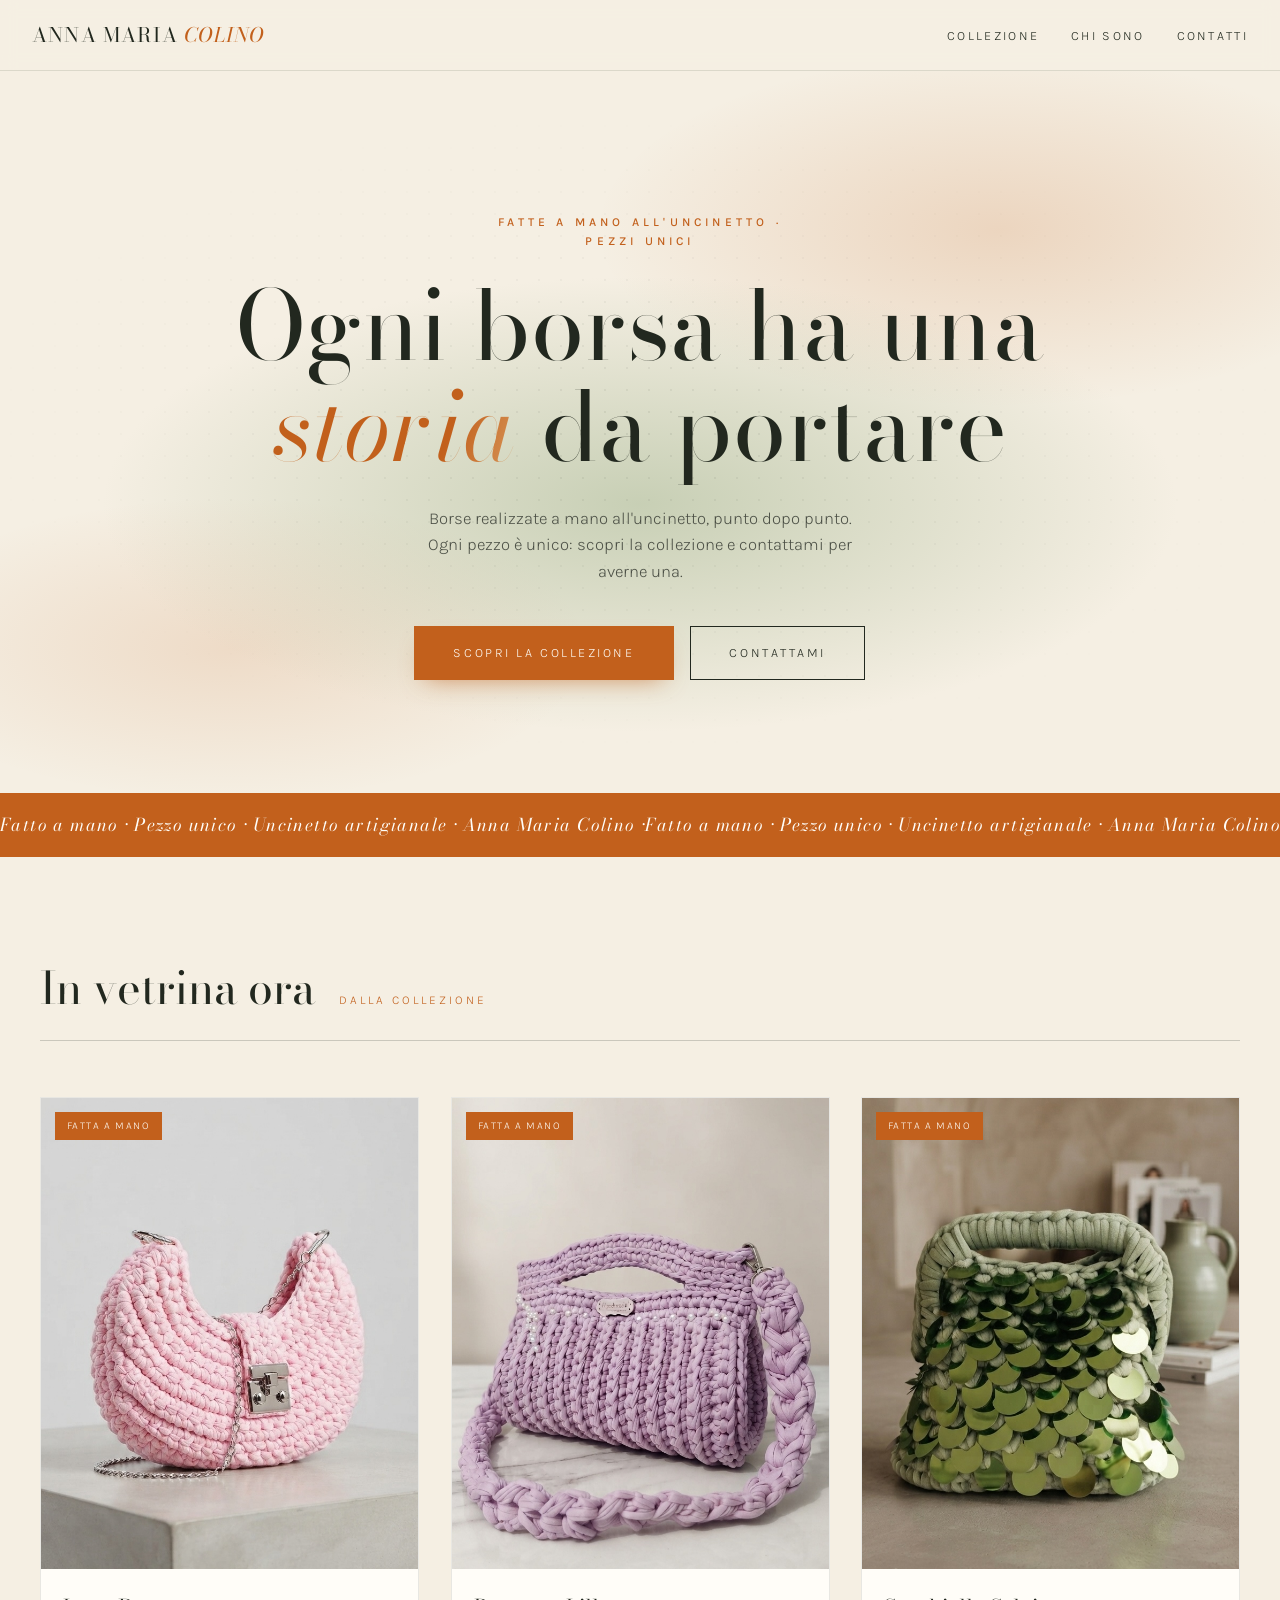
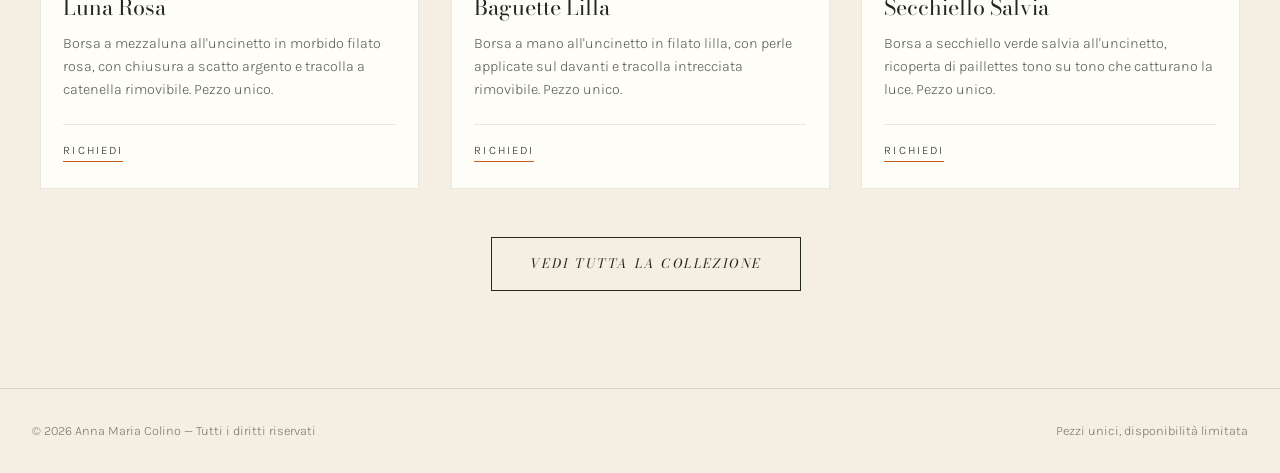
==== index.html @ ba23421b "Performance mobile: nav senza backdrop-blur e titolo senza shimmer animato Co-Authored-By: Claude Op" ====
<!DOCTYPE html>
<html lang="it">
<head>
<meta charset="UTF-8">
<meta name="viewport" content="width=device-width, initial-scale=1.0, viewport-fit=cover">
<title>Anna Maria Colino — Borse fatte a mano all'uncinetto</title>
<meta name="description" content="Borse fatte a mano all'uncinetto da Anna Maria Colino, pezzi unici. Scopri la collezione e contattami.">
<link rel="preconnect" href="https://fonts.googleapis.com">
<link rel="preconnect" href="https://fonts.gstatic.com" crossorigin>
<link href="https://fonts.googleapis.com/css2?family=Bodoni+Moda:ital,opsz,wght@0,6..96,400;0,6..96,600;1,6..96,400&family=Karla:wght@300;400;500;600&display=swap" rel="stylesheet">
<link rel="stylesheet" href="style.css?v=6">
<noscript><style>.reveal{opacity:1!important;transform:none!important;}</style></noscript>
</head>
<body>

<div class="scroll-progress" aria-hidden="true"></div>

<nav>
  <a class="logo" href="index.html">Anna Maria <em>Colino</em></a>
  <ul>
    <li><a href="collezione.html">Collezione</a></li>
    <li><a href="chi-sono.html">Chi sono</a></li>
    <li><a href="contatti.html">Contatti</a></li>
  </ul>
</nav>

<header id="top">
  <div class="hero-inner">
    <p class="eyebrow">Fatte a mano all'uncinetto · Pezzi unici</p>
    <h1>Ogni borsa ha una <em>storia</em> da portare</h1>
    <p>Borse realizzate a mano all'uncinetto, punto dopo punto. Ogni pezzo è unico: scopri la collezione e contattami per averne una.</p>
    <div class="hero-actions">
      <a class="btn" href="collezione.html">Scopri la collezione</a>
      <a class="btn btn--ghost" href="contatti.html">Contattami</a>
    </div>
  </div>
</header>

<!-- nastro scorrevole -->
<div class="marquee" aria-hidden="true">
  <div class="marquee-track">
    <span>Fatto a mano · Pezzo unico · Uncinetto artigianale · Anna Maria Colino · </span><span>Fatto a mano · Pezzo unico · Uncinetto artigianale · Anna Maria Colino · </span>
  </div>
</div>

<!-- anteprima collezione -->
<section>
  <div class="section-head reveal">
    <h2>In vetrina ora</h2>
    <span>Dalla collezione</span>
  </div>

  <div class="grid">
    <article class="card reveal">
      <div class="card-img card-img--photo">
        <span class="badge">Fatta a mano</span>
        <img class="ph-main" src="foto-rosa-1.jpg" alt="Borsa a mezzaluna all'uncinetto rosa con chiusura a scatto argento e tracolla a catenella" loading="lazy">
        <img class="ph-alt" src="foto-rosa-2.jpg" alt="" aria-hidden="true" loading="lazy">
      </div>
      <div class="card-body">
        <h3>Luna Rosa</h3>
        <p class="desc">Borsa a mezzaluna all'uncinetto in morbido filato rosa, con chiusura a scatto argento e tracolla a catenella rimovibile. Pezzo unico.</p>
        <div class="card-foot">
          <a href="contatti.html">Richiedi</a>
        </div>
      </div>
    </article>
    <article class="card reveal">
      <div class="card-img card-img--photo">
        <span class="badge">Fatta a mano</span>
        <img class="ph-main" src="foto-lilla-1.jpg" alt="Borsa a mano all'uncinetto color lilla con perle applicate sul davanti e tracolla intrecciata" loading="lazy">
        <img class="ph-alt" src="foto-lilla-2.jpg" alt="" aria-hidden="true" loading="lazy">
      </div>
      <div class="card-body">
        <h3>Baguette Lilla</h3>
        <p class="desc">Borsa a mano all'uncinetto in filato lilla, con perle applicate sul davanti e tracolla intrecciata rimovibile. Pezzo unico.</p>
        <div class="card-foot">
          <a href="contatti.html">Richiedi</a>
        </div>
      </div>
    </article>
    <article class="card reveal">
      <div class="card-img card-img--photo">
        <span class="badge">Fatta a mano</span>
        <img class="ph-main" src="foto-verde-1.jpg" alt="Borsa a secchiello all'uncinetto verde salvia ricoperta di paillettes tono su tono" loading="lazy">
        <img class="ph-alt" src="foto-verde-2.jpg" alt="" aria-hidden="true" loading="lazy">
      </div>
      <div class="card-body">
        <h3>Secchiello Salvia</h3>
        <p class="desc">Borsa a secchiello verde salvia all'uncinetto, ricoperta di paillettes tono su tono che catturano la luce. Pezzo unico.</p>
        <div class="card-foot">
          <a href="contatti.html">Richiedi</a>
        </div>
      </div>
    </article>
  </div>

  <p class="collection-note reveal"><a class="btn btn--ghost" href="collezione.html">Vedi tutta la collezione</a></p>
</section>

<footer>
  <span>© 2026 Anna Maria Colino — Tutti i diritti riservati</span>
  <span>Pezzi unici, disponibilità limitata</span>
</footer>

<script src="script.js?v=6"></script>
</body>
</html>
---- style.css ----
:root{
  --paper:#F5EFE3;
  --ink:#22281F;
  --cognac:#C2601C;
  --sage:#AFBE9C;
  --white:#FFFDF8;
  --display:'Bodoni Moda', serif;
  --body:'Karla', sans-serif;
}
*{margin:0;padding:0;box-sizing:border-box;}
html{scroll-behavior:smooth;}
body{
  background:var(--paper);
  color:var(--ink);
  font-family:var(--body);
  font-weight:300;
  line-height:1.6;
  -webkit-font-smoothing:antialiased;
}
::selection{background:var(--cognac);color:var(--white);}
@media (prefers-reduced-motion: reduce){
  *{animation:none!important;transition:none!important;}
  html{scroll-behavior:auto;}
}

/* ---------- SCROLL PROGRESS ---------- */
.scroll-progress{
  position:fixed; top:0; left:0; z-index:60;
  height:3px; width:100%;
  background:linear-gradient(90deg, var(--cognac), color-mix(in srgb, var(--cognac) 60%, var(--sage)));
  transform-origin:left;
  transform:scaleX(0);
}

/* ---------- MARQUEE ---------- */
.marquee{
  overflow:hidden;
  padding:1.1rem 0;
  background:var(--cognac);
}
.marquee-track{
  display:flex; width:max-content;
  animation:marquee 28s linear infinite;
}
.marquee-track span{
  font-family:var(--display); font-style:italic;
  font-size:1.1rem; letter-spacing:.08em;
  color:var(--white);
  white-space:nowrap;
}
@keyframes marquee{
  to{transform:translateX(-50%);}
}

/* ---------- NAV ---------- */
nav{
  position:sticky; top:0; z-index:50;
  display:flex; justify-content:space-between; align-items:center;
  padding:1.2rem 2rem;
  background:color-mix(in srgb, var(--paper) 88%, transparent);
  backdrop-filter:blur(8px);
  border-bottom:1px solid color-mix(in srgb, var(--ink) 12%, transparent);
  transition:box-shadow .3s ease;
}
nav.scrolled{box-shadow:0 6px 24px -12px color-mix(in srgb, var(--ink) 30%, transparent);}
.logo{
  font-family:var(--display); font-size:1.25rem; letter-spacing:.06em;
  text-decoration:none; color:var(--ink);
}
.logo em{color:var(--cognac);}
nav ul{display:flex; gap:2rem; list-style:none;}
nav a{
  text-decoration:none; color:var(--ink);
  font-size:.8rem; text-transform:uppercase; letter-spacing:.18em;
  position:relative;
}
nav ul a::after{
  content:""; position:absolute; left:0; bottom:-4px;
  width:100%; height:1px; background:var(--cognac);
  transform:scaleX(0); transform-origin:right;
  transition:transform .3s ease;
}
nav ul a:hover::after, nav ul a:focus-visible::after{transform:scaleX(1); transform-origin:left;}
nav a:hover, nav a:focus-visible{color:var(--cognac);}
nav ul a.active{color:var(--cognac);}
nav ul a.active::after{transform:scaleX(1);}
a:focus-visible, button:focus-visible{outline:2px solid var(--cognac); outline-offset:3px;}

/* ---------- HERO ---------- */
header{
  min-height:calc(88svh - 70px);
  display:grid; place-items:center;
  text-align:center;
  padding:4rem 1.5rem 4rem;
  position:relative;
  overflow:hidden;
}
header::before{
  content:"";
  position:absolute; inset:0;
  background:
    radial-gradient(ellipse 60% 45% at 50% 60%, color-mix(in srgb, var(--sage) 65%, transparent), transparent 70%),
    radial-gradient(ellipse 45% 35% at 78% 22%, color-mix(in srgb, var(--cognac) 18%, transparent), transparent 70%),
    radial-gradient(ellipse 40% 30% at 18% 80%, color-mix(in srgb, var(--cognac) 14%, transparent), transparent 70%);
  pointer-events:none;
}
header::after{
  content:"";
  position:absolute; inset:0;
  background-image:radial-gradient(color-mix(in srgb, var(--ink) 7%, transparent) 1px, transparent 1px);
  background-size:22px 22px;
  mask-image:radial-gradient(ellipse 70% 60% at 50% 50%, black, transparent 75%);
  pointer-events:none;
}
.hero-inner{position:relative; z-index:1;}
.hero-inner > *{
  opacity:0;
  animation:heroUp .9s cubic-bezier(.22,.8,.3,1) forwards;
}
.hero-inner .eyebrow{animation-delay:.1s;}
.hero-inner h1{animation-delay:.25s;}
.hero-inner p{animation-delay:.45s;}
.hero-inner .hero-actions{animation-delay:.65s;}
@keyframes heroUp{
  from{opacity:0; transform:translateY(28px);}
  to{opacity:1; transform:none;}
}
.eyebrow{
  font-size:.75rem; text-transform:uppercase; letter-spacing:.35em;
  color:var(--cognac); font-weight:500;
  margin-bottom:1.5rem;
}
h1{
  font-family:var(--display);
  font-weight:400;
  font-size:clamp(2.6rem, 8vw, 6rem);
  line-height:1.05;
  letter-spacing:.01em;
  max-width:14ch;
  margin-inline:auto;
}
h1 em{
  font-style:italic;
  background:linear-gradient(110deg, var(--cognac) 35%, #d99a5e 50%, var(--cognac) 65%);
  background-size:220% 100%;
  -webkit-background-clip:text; background-clip:text;
  -webkit-text-fill-color:transparent; color:transparent;
  animation:shimmer 4.5s ease-in-out infinite;
}
@keyframes shimmer{
  0%,100%{background-position:110% 0;}
  50%{background-position:-10% 0;}
}

/* particelle fluttuanti nella hero */
.dot{
  position:absolute; border-radius:50%;
  background:color-mix(in srgb, var(--cognac) 75%, var(--paper));
  opacity:.5; pointer-events:none;
  animation:float linear infinite;
}
@keyframes float{
  from{transform:translateY(15vh) rotate(0deg);}
  to{transform:translateY(-110vh) rotate(340deg);}
}
header p{
  max-width:44ch;
  margin:1.8rem auto 2.5rem;
  font-size:1.05rem;
  color:color-mix(in srgb, var(--ink) 80%, var(--paper));
}
.btn{
  display:inline-block;
  will-change:transform;
  background:var(--cognac); color:var(--white);
  text-decoration:none;
  font-size:.8rem; text-transform:uppercase; letter-spacing:.2em;
  padding:1rem 2.4rem;
  border:1px solid var(--cognac);
  box-shadow:0 10px 24px -12px color-mix(in srgb, var(--cognac) 70%, transparent);
  transition:background .25s, color .25s, box-shadow .25s;
}
.btn:hover{background:transparent; color:var(--cognac); box-shadow:none;}
.btn--ghost{background:transparent; color:var(--ink); border-color:var(--ink); box-shadow:none; margin-left:.75rem;}
.btn--ghost:hover{background:var(--ink); color:var(--white);}

.scroll-hint{
  position:absolute; bottom:2rem; left:50%; transform:translateX(-50%);
  color:color-mix(in srgb, var(--ink) 55%, var(--paper));
  animation:bob 2.4s ease-in-out infinite;
}
.scroll-hint:hover{color:var(--cognac);}
@keyframes bob{
  0%,100%{transform:translate(-50%,0);}
  50%{transform:translate(-50%,8px);}
}

/* ---------- TESTATA PAGINE INTERNE ---------- */
.page-head{
  padding:4.5rem 1.5rem 1rem;
  text-align:center;
  position:relative;
}
.page-head::before{
  content:"";
  position:absolute; inset:0;
  background:radial-gradient(ellipse 55% 70% at 50% 0%, color-mix(in srgb, var(--sage) 40%, transparent), transparent 75%);
  pointer-events:none;
}
.page-head > *{
  position:relative;
  opacity:0;
  animation:heroUp .8s cubic-bezier(.22,.8,.3,1) forwards;
}
.page-head .eyebrow{animation-delay:.05s; margin-bottom:1rem;}
.page-head h1{font-size:clamp(2.2rem, 6vw, 4rem); animation-delay:.2s;}
.page-head p{
  max-width:48ch; margin:1.2rem auto 0;
  color:color-mix(in srgb, var(--ink) 80%, var(--paper));
  animation-delay:.35s;
}
.page-section{padding-top:3.5rem;}

/* ---------- SEZIONI ---------- */
section{padding:6rem 2rem;}
.section-head{
  display:flex; align-items:baseline; gap:1.5rem;
  max-width:1200px; margin:0 auto 3.5rem;
  border-bottom:1px solid color-mix(in srgb, var(--ink) 20%, transparent);
  padding-bottom:1rem;
}
.section-head h2{
  font-family:var(--display); font-weight:400;
  font-size:clamp(1.8rem, 4vw, 2.8rem);
}
.section-head span{
  font-size:.75rem; text-transform:uppercase; letter-spacing:.25em;
  color:var(--cognac);
}

/* ---------- GRIGLIA PRODOTTI ---------- */
.grid{
  max-width:1200px; margin:0 auto;
  display:grid;
  grid-template-columns:repeat(auto-fill, minmax(300px, 1fr));
  gap:2.5rem 2rem;
}
.grid--single{
  max-width:460px;
}
.card{
  background:var(--white);
  border:1px solid color-mix(in srgb, var(--ink) 10%, transparent);
  display:flex; flex-direction:column;
  transition:transform .2s ease-out, box-shadow .3s ease;
  transform-style:preserve-3d;
  will-change:transform;
}
.card:hover{
  box-shadow:0 24px 50px -18px color-mix(in srgb, var(--ink) 40%, transparent);
}
/* riflesso luce che attraversa la foto al passaggio */
.card-img::after{
  content:"";
  position:absolute; inset:0; z-index:1;
  background:linear-gradient(105deg, transparent 40%, color-mix(in srgb, var(--white) 35%, transparent) 50%, transparent 60%);
  transform:translateX(-120%);
  pointer-events:none;
}
.card:hover .card-img::after{
  transition:transform .9s ease;
  transform:translateX(120%);
}
.card-img{
  aspect-ratio:4/5;
  background:linear-gradient(160deg, var(--sage), color-mix(in srgb, var(--sage) 50%, var(--paper)));
  display:grid; place-items:center;
  position:relative;
  overflow:hidden;
}
.card-img img{
  width:100%; height:100%; object-fit:cover; display:block;
}
.badge{
  position:absolute; top:.9rem; left:.9rem; z-index:2;
  background:var(--cognac); color:var(--white);
  font-size:.65rem; text-transform:uppercase; letter-spacing:.15em;
  padding:.35rem .7rem;
}
.badge--sold{background:var(--ink);}
.card-body{padding:1.4rem 1.4rem 1.6rem; display:flex; flex-direction:column; gap:.4rem; flex:1;}
.card-body h3{
  font-family:var(--display); font-weight:400; font-size:1.35rem;
}
.card-body .desc{
  font-size:.9rem;
  color:color-mix(in srgb, var(--ink) 75%, var(--white));
  flex:1;
}
.card-foot{
  display:flex; justify-content:space-between; align-items:center;
  margin-top:1rem;
  padding-top:1rem;
  border-top:1px solid color-mix(in srgb, var(--ink) 10%, transparent);
}
.price{
  font-family:var(--display); font-size:1.25rem; color:var(--cognac);
}
.card-foot a{
  font-size:.72rem; text-transform:uppercase; letter-spacing:.18em;
  color:var(--ink); text-decoration:none;
  border-bottom:1px solid var(--cognac);
  padding-bottom:2px;
}
.card-foot a:hover{color:var(--cognac);}

.card-img--photo{background:#dcd9cf; cursor:pointer; -webkit-tap-highlight-color:transparent;}
/* Entrambe le foto posizionate uguali: riempiono il box senza fasce vuote (fix Safari) */
.card-img--photo .ph-main{position:absolute; inset:0; transition:transform .6s ease;}
.card-img--photo .ph-alt{position:absolute; inset:0; opacity:0; transition:opacity .35s ease;}
.card:hover .card-img--photo .ph-main{transform:scale(1.04);}
.card:hover .card-img--photo .ph-alt{opacity:1;}

.collection-note{
  max-width:1200px; margin:3rem auto 0;
  text-align:center;
  font-family:var(--display); font-style:italic;
  font-size:1.1rem;
  color:color-mix(in srgb, var(--ink) 60%, var(--paper));
}

/* ---------- CHI SONO (storia) ---------- */
.story{max-width:1000px; margin:0 auto; text-align:center;}
.story-lead{
  font-family:var(--display);
  font-size:clamp(1.25rem, 2.6vw, 1.7rem);
  line-height:1.5;
  max-width:34ch; margin:0 auto 4rem;
}
.story-points{
  display:grid;
  grid-template-columns:repeat(auto-fit, minmax(240px, 1fr));
  gap:2rem;
  margin-bottom:4.5rem;
}
.story-point{
  background:var(--white);
  border:1px solid color-mix(in srgb, var(--ink) 10%, transparent);
  border-top:3px solid var(--cognac);
  padding:2.2rem 1.6rem;
  transition:transform .3s ease, box-shadow .3s ease;
}
.story-point:hover{
  transform:translateY(-6px);
  box-shadow:0 18px 40px -18px color-mix(in srgb, var(--ink) 30%, transparent);
}
.story-point svg{
  width:44px; height:44px;
  color:var(--cognac);
  margin-bottom:1rem;
}
.story-point h3{
  font-family:var(--display); font-weight:400;
  font-size:1.25rem; margin-bottom:.5rem;
}
.story-point p{
  font-size:.92rem;
  color:color-mix(in srgb, var(--ink) 75%, var(--paper));
}
.story-quote{
  font-family:var(--display); font-style:italic;
  font-size:clamp(1.3rem, 3vw, 1.9rem);
  color:var(--cognac);
  border-block:1px solid color-mix(in srgb, var(--ink) 15%, transparent);
  padding:2.5rem 1rem;
  max-width:34ch; margin:0 auto 3.5rem;
}
.story-cta{margin:0;}

/* ---------- CHI SONO ---------- */
.about{
  background:var(--ink); color:var(--paper);
}
.about .section-head{border-color:color-mix(in srgb, var(--paper) 25%, transparent);}
.about .section-head span{color:var(--sage);}
.about-inner{
  max-width:1200px; margin:0 auto;
  display:grid; grid-template-columns:1fr 1fr; gap:4rem;
  align-items:center;
}
.about-inner p{
  font-size:1.05rem;
  color:color-mix(in srgb, var(--paper) 85%, var(--ink));
  margin-bottom:1.2rem;
}
.about-visual{
  aspect-ratio:1/1;
  border:1px solid color-mix(in srgb, var(--paper) 30%, transparent);
  display:grid; place-items:center;
  font-family:var(--display); font-style:italic;
  font-size:clamp(1.4rem, 3vw, 2rem);
  color:var(--sage);
  text-align:center; padding:2rem;
}
@media (max-width:800px){
  .about-inner{grid-template-columns:1fr;}
  .about-visual{aspect-ratio:16/9;}
}

/* ---------- CONTATTI ---------- */
.contact{text-align:center;}
.contact p{max-width:50ch; margin:0 auto 2.5rem; font-size:1.05rem;}
.contact-links{
  display:flex; flex-wrap:wrap; justify-content:center; gap:1rem;
}

/* ---------- PAGINA CONTATTI ---------- */
.contact-page{max-width:1050px; margin:0 auto;}
.contact-grid{
  display:grid; grid-template-columns:1fr 1.1fr; gap:3.5rem;
  align-items:start;
}
.contact-info h2{
  font-family:var(--display); font-weight:400;
  font-size:clamp(1.6rem, 3vw, 2.2rem);
  margin-bottom:1rem;
}
.contact-info > p{
  color:color-mix(in srgb, var(--ink) 80%, var(--paper));
  margin-bottom:2rem;
}
.contact-facts{list-style:none; display:flex; flex-direction:column; gap:1.4rem;}
.contact-facts li{display:flex; gap:1rem; align-items:flex-start; font-size:.92rem;}
.contact-facts svg{
  width:26px; height:26px; flex-shrink:0;
  color:var(--cognac); margin-top:.15rem;
}
.contact-facts strong{font-weight:600;}
.contact-facts span{color:color-mix(in srgb, var(--ink) 75%, var(--paper));}

.contact-form{
  display:flex; flex-direction:column; gap:1.1rem;
  background:var(--white);
  border:1px solid color-mix(in srgb, var(--ink) 10%, transparent);
  border-top:4px solid var(--cognac);
  padding:2.2rem 1.8rem;
  box-shadow:0 20px 45px -25px color-mix(in srgb, var(--ink) 35%, transparent);
}
.contact-form label{
  display:flex; flex-direction:column; gap:.35rem;
  font-size:.75rem; text-transform:uppercase; letter-spacing:.15em;
  color:color-mix(in srgb, var(--ink) 70%, var(--paper));
  text-align:left;
}
.contact-form input, .contact-form textarea{
  font-family:var(--body); font-size:1rem;
  padding:.7rem .8rem;
  border:1px solid color-mix(in srgb, var(--ink) 25%, transparent);
  background:var(--paper);
  color:var(--ink);
  resize:vertical;
}
.contact-form input:focus, .contact-form textarea:focus{
  outline:2px solid var(--cognac); outline-offset:0; border-color:transparent;
}
.contact-form .btn{border:none; cursor:pointer; font-family:var(--body); width:100%;}
.form-status{font-size:.9rem; text-align:center; min-height:1.2em; margin:0;}
.form-status.ok{color:#2e7d32;}
.form-status.err{color:#c62828;}
@media (max-width:800px){
  .contact-grid{grid-template-columns:1fr; gap:2.5rem;}
}

/* ---------- FOOTER ---------- */
footer{
  border-top:1px solid color-mix(in srgb, var(--ink) 15%, transparent);
  padding:2rem;
  display:flex; flex-wrap:wrap; justify-content:space-between; gap:1rem;
  font-size:.8rem;
  color:color-mix(in srgb, var(--ink) 60%, var(--paper));
}

/* ---------- ANIMAZIONI ---------- */
.reveal{opacity:0; transform:translateY(30px); transition:opacity .8s ease, transform .8s cubic-bezier(.22,.8,.3,1); transition-delay:var(--d, 0s);}
.reveal.visible{opacity:1; transform:none;}

.badge{animation:badgePop .5s cubic-bezier(.34,1.56,.64,1) .8s backwards;}
@keyframes badgePop{
  from{opacity:0; transform:scale(.6);}
  to{opacity:1; transform:scale(1);}
}

/* ---------- RESPONSIVE / MOBILE ---------- */
@media (max-width:640px){
  nav{
    padding:.9rem 1rem;
    padding-top:calc(.9rem + env(safe-area-inset-top));
    flex-direction:column; gap:.55rem;
  }
  .logo{font-size:1.1rem;}
  nav ul{gap:1.4rem;}
  nav a{font-size:.72rem; padding:.3rem 0; display:inline-block;} /* tap target più alto */

  header{padding:3.5rem 1.25rem 4rem; min-height:calc(88svh - 110px);}
  header p{font-size:.98rem;}
  .hero-actions{display:flex; flex-direction:column; gap:.9rem; align-items:stretch; max-width:320px; margin-inline:auto;}
  .btn{text-align:center; padding:1rem 1.5rem;}
  .btn--ghost{margin-left:0;}
  .scroll-hint{bottom:calc(1.2rem + env(safe-area-inset-bottom));}

  section{padding:3.5rem 1.25rem;}
  .section-head{flex-direction:column; gap:.3rem; margin-bottom:2.5rem;}
  .grid{gap:2rem;}
  .grid--single{max-width:100%;}
  .card-body{padding:1.2rem 1.1rem 1.3rem;}
  .about-inner{gap:2.5rem;}
  .about-visual{aspect-ratio:auto; padding:2.5rem 1.5rem;}
  .contact-links{flex-direction:column; align-items:stretch; max-width:320px; margin-inline:auto;}
  footer{
    flex-direction:column; text-align:center; gap:.4rem;
    padding-bottom:calc(2rem + env(safe-area-inset-bottom));
  }
}

/* Dispositivi touch: niente hover; la seconda foto si rivela scorrendo (vedi script.js) */
@media (hover:none){
  .card{will-change:auto;}          /* niente layer GPU extra: più fluido su mobile */
  .btn{will-change:auto;}
  .card-img::after{display:none;}   /* riflesso luce disattivato su touch */
  /* Barra opaca senza sfocatura: niente ricalcolo del blur a ogni frame di scroll */
  nav{backdrop-filter:none; -webkit-backdrop-filter:none; background:var(--paper);}
  /* Titolo con gradiente statico: niente ridisegno continuo del testo */
  h1 em{animation:none; background-position:50% 0;}
  .card:hover{transform:none; box-shadow:none;}
  .card:hover .card-img--photo .ph-main{transform:none;}
  .card:hover .card-img--photo .ph-alt{opacity:0;}
  .card:hover .card-img::after{transition:none; transform:translateX(-120%);}
  /* !important: il tap su mobile attiva anche :hover, che altrimenti vince e tiene la foto nascosta */
  .card-img--photo .ph-alt{transition:opacity .6s ease;}
  .card-img--photo.show-alt .ph-alt{opacity:1!important;}
  .card-img--photo::before{
    content:"Tocca per girare";
    position:absolute; bottom:.7rem; right:.7rem; z-index:2;
    font-size:.6rem; text-transform:uppercase; letter-spacing:.15em;
    background:color-mix(in srgb, var(--ink) 65%, transparent);
    color:var(--white); padding:.3rem .6rem;
    border-radius:2px;
  }
  .card-img--photo.show-alt::before{content:"Tocca per tornare";}
  .btn:hover{background:var(--ink); color:var(--white);}
  .btn--ghost:hover{background:transparent; color:var(--ink);}
}

/* Schermi molto piccoli (iPhone SE, ecc.) */
@media (max-width:380px){
  h1{font-size:2.2rem;}
  .eyebrow{font-size:.65rem; letter-spacing:.25em;}
  nav ul{gap:1rem;}
  nav a{font-size:.65rem;}
}
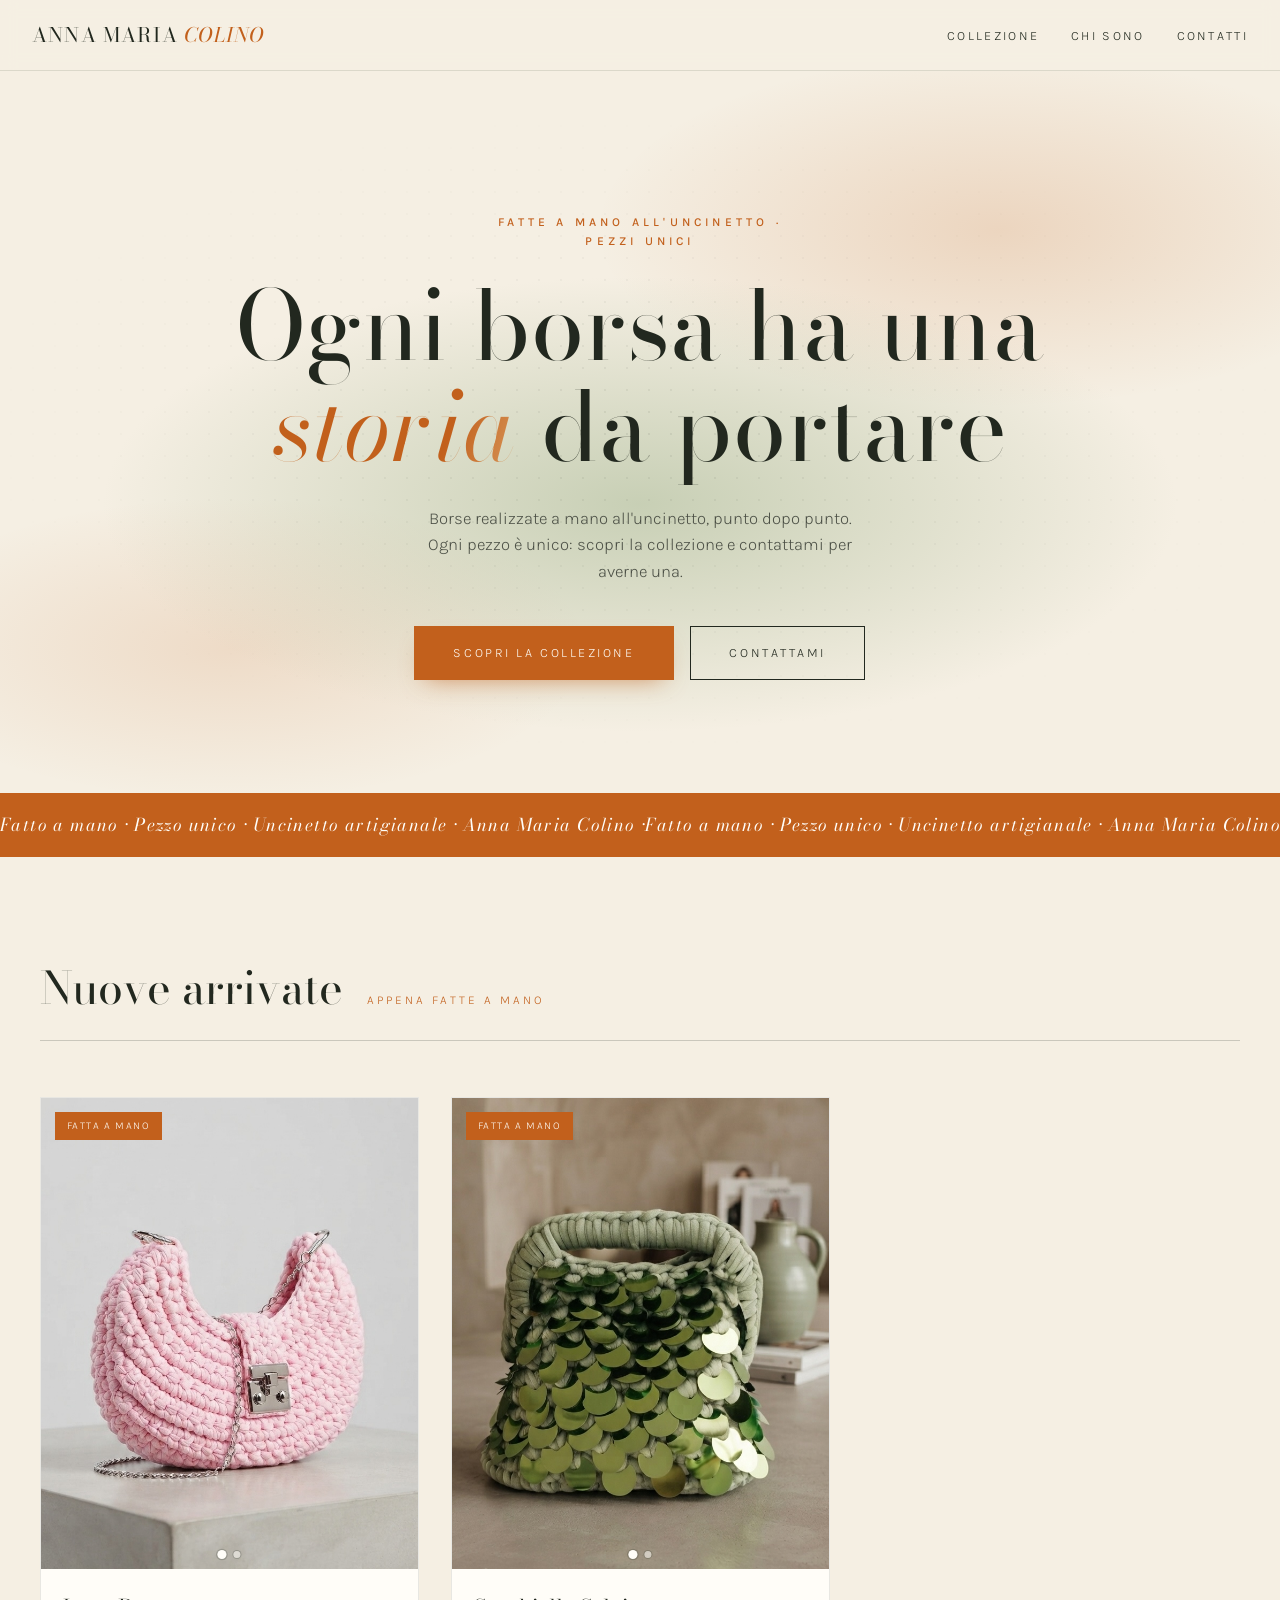
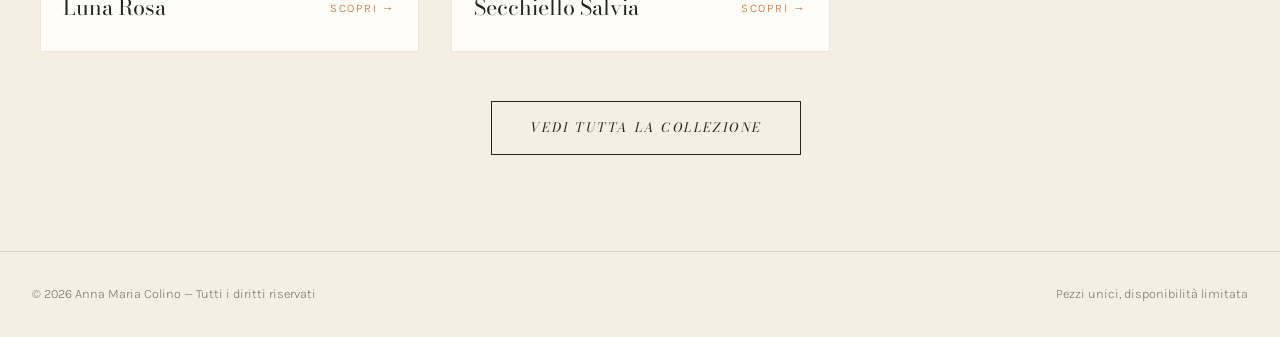
==== commit 1efecfd5: "Card prodotto cliccabili con pagine dedicate, carosello e home nuove arrivate - Home: solo le nuove " ====
--- a/index.html
+++ b/index.html
@@ -8,7 +8,7 @@
 <link rel="preconnect" href="https://fonts.googleapis.com">
 <link rel="preconnect" href="https://fonts.gstatic.com" crossorigin>
 <link href="https://fonts.googleapis.com/css2?family=Bodoni+Moda:ital,opsz,wght@0,6..96,400;0,6..96,600;1,6..96,400&family=Karla:wght@300;400;500;600&display=swap" rel="stylesheet">
-<link rel="stylesheet" href="style.css?v=6">
+<link rel="stylesheet" href="style.css?v=7">
 <noscript><style>.reveal{opacity:1!important;transform:none!important;}</style></noscript>
 </head>
 <body>
@@ -46,53 +46,35 @@
 <!-- anteprima collezione -->
 <section>
   <div class="section-head reveal">
-    <h2>In vetrina ora</h2>
-    <span>Dalla collezione</span>
+    <h2>Nuove arrivate</h2>
+    <span>Appena fatte a mano</span>
   </div>
 
   <div class="grid">
-    <article class="card reveal">
+    <a class="card card--link reveal" href="prodotto-luna-rosa.html">
       <div class="card-img card-img--photo">
         <span class="badge">Fatta a mano</span>
-        <img class="ph-main" src="foto-rosa-1.jpg" alt="Borsa a mezzaluna all'uncinetto rosa con chiusura a scatto argento e tracolla a catenella" loading="lazy">
+        <img class="ph-main" src="foto-rosa-1.jpg" alt="Luna Rosa — borsa a mezzaluna all'uncinetto rosa" loading="lazy">
         <img class="ph-alt" src="foto-rosa-2.jpg" alt="" aria-hidden="true" loading="lazy">
+        <span class="dots" aria-hidden="true"><span class="dot-btn is-active"></span><span class="dot-btn"></span></span>
       </div>
-      <div class="card-body">
+      <div class="card-body card-body--min">
         <h3>Luna Rosa</h3>
-        <p class="desc">Borsa a mezzaluna all'uncinetto in morbido filato rosa, con chiusura a scatto argento e tracolla a catenella rimovibile. Pezzo unico.</p>
-        <div class="card-foot">
-          <a href="contatti.html">Richiedi</a>
-        </div>
+        <span class="go">Scopri →</span>
       </div>
-    </article>
-    <article class="card reveal">
+    </a>
+    <a class="card card--link reveal" href="prodotto-secchiello-salvia.html">
       <div class="card-img card-img--photo">
         <span class="badge">Fatta a mano</span>
-        <img class="ph-main" src="foto-lilla-1.jpg" alt="Borsa a mano all'uncinetto color lilla con perle applicate sul davanti e tracolla intrecciata" loading="lazy">
-        <img class="ph-alt" src="foto-lilla-2.jpg" alt="" aria-hidden="true" loading="lazy">
+        <img class="ph-main" src="foto-verde-1.jpg" alt="Secchiello Salvia — borsa all'uncinetto verde con paillettes" loading="lazy">
+        <img class="ph-alt" src="foto-verde-2.jpg" alt="" aria-hidden="true" loading="lazy">
+        <span class="dots" aria-hidden="true"><span class="dot-btn is-active"></span><span class="dot-btn"></span></span>
       </div>
-      <div class="card-body">
-        <h3>Baguette Lilla</h3>
-        <p class="desc">Borsa a mano all'uncinetto in filato lilla, con perle applicate sul davanti e tracolla intrecciata rimovibile. Pezzo unico.</p>
-        <div class="card-foot">
-          <a href="contatti.html">Richiedi</a>
-        </div>
+      <div class="card-body card-body--min">
+        <h3>Secchiello Salvia</h3>
+        <span class="go">Scopri →</span>
       </div>
-    </article>
-    <article class="card reveal">
-      <div class="card-img card-img--photo">
-        <span class="badge">Fatta a mano</span>
-        <img class="ph-main" src="foto-verde-1.jpg" alt="Borsa a secchiello all'uncinetto verde salvia ricoperta di paillettes tono su tono" loading="lazy">
-        <img class="ph-alt" src="foto-verde-2.jpg" alt="" aria-hidden="true" loading="lazy">
-      </div>
-      <div class="card-body">
-        <h3>Secchiello Salvia</h3>
-        <p class="desc">Borsa a secchiello verde salvia all'uncinetto, ricoperta di paillettes tono su tono che catturano la luce. Pezzo unico.</p>
-        <div class="card-foot">
-          <a href="contatti.html">Richiedi</a>
-        </div>
-      </div>
-    </article>
+    </a>
   </div>
 
   <p class="collection-note reveal"><a class="btn btn--ghost" href="collezione.html">Vedi tutta la collezione</a></p>
@@ -103,6 +85,6 @@
   <span>Pezzi unici, disponibilità limitata</span>
 </footer>
 
-<script src="script.js?v=6"></script>
+<script src="script.js?v=7"></script>
 </body>
 </html>
--- a/style.css
+++ b/style.css
@@ -329,6 +329,65 @@
   color:color-mix(in srgb, var(--ink) 60%, var(--paper));
 }
 
+/* ---------- CARD CLICCABILE (link a pagina prodotto) ---------- */
+.card--link{text-decoration:none; color:inherit;}
+.card-body--min{
+  flex-direction:row; justify-content:space-between; align-items:center;
+  gap:.6rem; margin-top:0;
+}
+.card-body--min h3{margin:0;}
+.card-body--min .go{
+  font-size:.72rem; text-transform:uppercase; letter-spacing:.15em;
+  color:var(--cognac); white-space:nowrap;
+}
+
+/* ---------- CAROSELLO A PUNTINI ---------- */
+.dots{
+  position:absolute; bottom:.7rem; left:50%; transform:translateX(-50%);
+  z-index:3; display:flex; gap:.45rem;
+}
+.dot-btn{
+  width:7px; height:7px; border-radius:50%; cursor:pointer;
+  background:color-mix(in srgb, var(--white) 55%, transparent);
+  box-shadow:0 0 0 1px color-mix(in srgb, var(--ink) 20%, transparent);
+  transition:background .2s ease, transform .2s ease;
+}
+.dot-btn.is-active{background:var(--white); transform:scale(1.3);}
+
+/* ---------- PAGINA PRODOTTO ---------- */
+.product{max-width:1100px; margin:0 auto; padding:1rem 1.5rem 5rem;}
+.product-inner{
+  display:grid; grid-template-columns:1.05fr 1fr; gap:3rem; align-items:start;
+}
+.product-gallery{display:flex; flex-direction:column; gap:1rem;}
+.product-gallery img{
+  width:100%; display:block;
+  border:1px solid color-mix(in srgb, var(--ink) 10%, transparent);
+}
+.product-info{position:sticky; top:110px;}
+.product-info h1{font-size:clamp(2rem, 5vw, 3.2rem); max-width:none; margin:.6rem 0 .4rem;}
+.product-desc{
+  margin:1.2rem 0;
+  color:color-mix(in srgb, var(--ink) 80%, var(--paper));
+  font-size:1.02rem;
+}
+.product-specs{list-style:none; margin:1.6rem 0;}
+.product-specs li{
+  padding:.7rem 0;
+  border-bottom:1px solid color-mix(in srgb, var(--ink) 12%, transparent);
+  font-size:.92rem; display:flex; gap:.7rem; align-items:baseline;
+}
+.product-specs li:first-child{border-top:1px solid color-mix(in srgb, var(--ink) 12%, transparent);}
+.product-specs li::before{content:"—"; color:var(--cognac);}
+.product-cta{margin-top:1.8rem;}
+.product-back{
+  display:inline-block; margin-top:1.6rem;
+  font-size:.75rem; text-transform:uppercase; letter-spacing:.18em;
+  color:var(--ink); text-decoration:none;
+  border-bottom:1px solid var(--cognac); padding-bottom:2px;
+}
+.product-back:hover{color:var(--cognac);}
+
 /* ---------- CHI SONO (storia) ---------- */
 .story{max-width:1000px; margin:0 auto; text-align:center;}
 .story-lead{
@@ -510,9 +569,18 @@
 
   section{padding:3.5rem 1.25rem;}
   .section-head{flex-direction:column; gap:.3rem; margin-bottom:2.5rem;}
-  .grid{gap:2rem;}
+  /* 2 borse per riga */
+  .grid{grid-template-columns:1fr 1fr; gap:1.6rem .9rem;}
   .grid--single{max-width:100%;}
   .card-body{padding:1.2rem 1.1rem 1.3rem;}
+  .card-body--min{padding:.8rem .3rem .2rem; flex-direction:column; gap:.25rem; text-align:center;}
+  .card-body--min h3{font-size:1rem; line-height:1.2;}
+  .card-body--min .go{font-size:.6rem; letter-spacing:.12em;}
+  .badge{font-size:.52rem; padding:.28rem .5rem; top:.55rem; left:.55rem;}
+  /* Pagina prodotto impilata */
+  .product{padding:.5rem 1.25rem 4rem;}
+  .product-inner{grid-template-columns:1fr; gap:1.5rem;}
+  .product-info{position:static;}
   .about-inner{gap:2.5rem;}
   .about-visual{aspect-ratio:auto; padding:2.5rem 1.5rem;}
   .contact-links{flex-direction:column; align-items:stretch; max-width:320px; margin-inline:auto;}
@@ -536,17 +604,8 @@
   .card:hover .card-img--photo .ph-alt{opacity:0;}
   .card:hover .card-img::after{transition:none; transform:translateX(-120%);}
   /* !important: il tap su mobile attiva anche :hover, che altrimenti vince e tiene la foto nascosta */
-  .card-img--photo .ph-alt{transition:opacity .6s ease;}
+  .card-img--photo .ph-alt{transition:opacity .5s ease;}
   .card-img--photo.show-alt .ph-alt{opacity:1!important;}
-  .card-img--photo::before{
-    content:"Tocca per girare";
-    position:absolute; bottom:.7rem; right:.7rem; z-index:2;
-    font-size:.6rem; text-transform:uppercase; letter-spacing:.15em;
-    background:color-mix(in srgb, var(--ink) 65%, transparent);
-    color:var(--white); padding:.3rem .6rem;
-    border-radius:2px;
-  }
-  .card-img--photo.show-alt::before{content:"Tocca per tornare";}
   .btn:hover{background:var(--ink); color:var(--white);}
   .btn--ghost:hover{background:transparent; color:var(--ink);}
 }
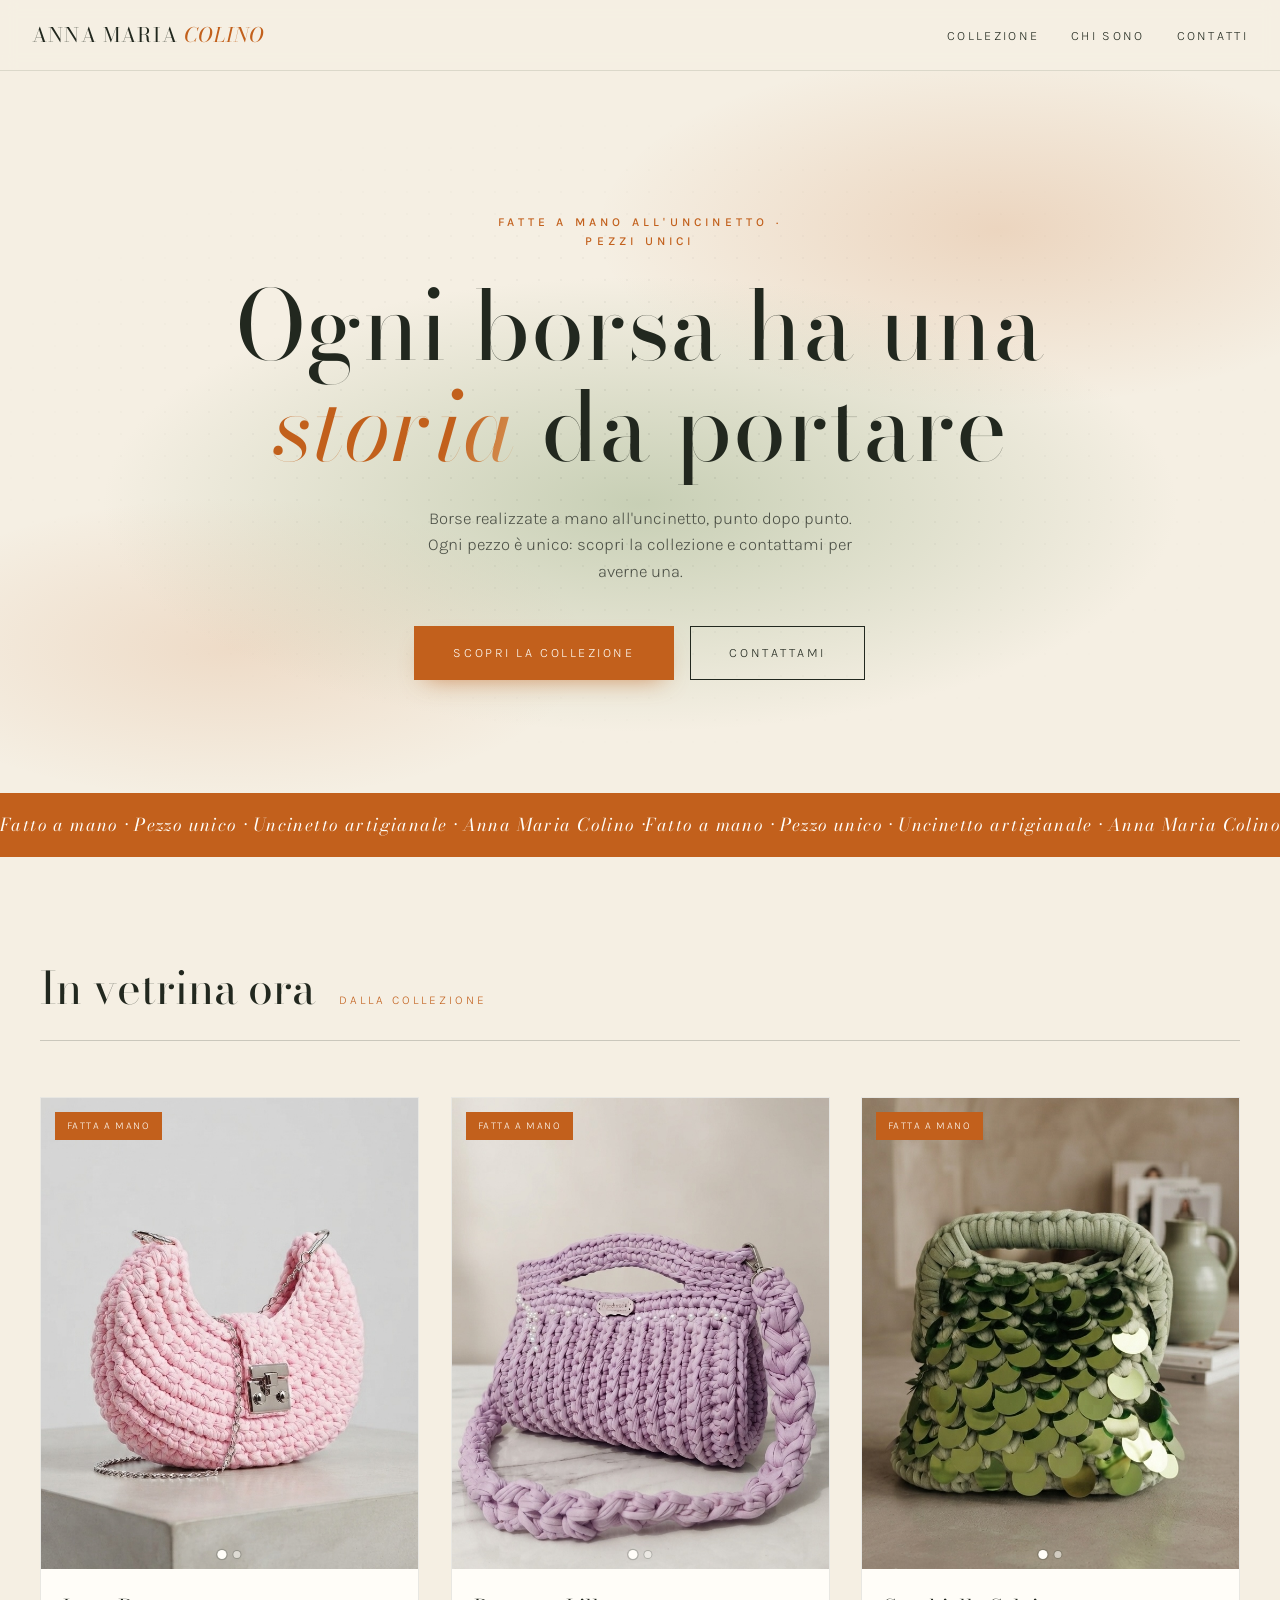
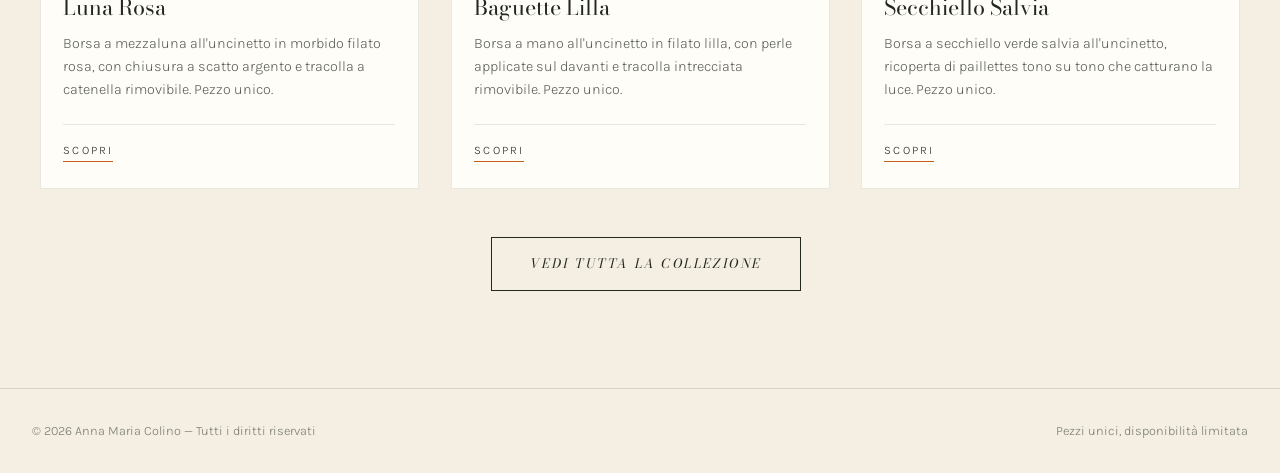
==== commit 39f6d4cb: "Home ripristinata (3 borse con descrizione); 2-per-riga solo in collezione Co-Authored-By: Claude Op" ====
--- a/index.html
+++ b/index.html
@@ -8,7 +8,7 @@
 <link rel="preconnect" href="https://fonts.googleapis.com">
 <link rel="preconnect" href="https://fonts.gstatic.com" crossorigin>
 <link href="https://fonts.googleapis.com/css2?family=Bodoni+Moda:ital,opsz,wght@0,6..96,400;0,6..96,600;1,6..96,400&family=Karla:wght@300;400;500;600&display=swap" rel="stylesheet">
-<link rel="stylesheet" href="style.css?v=7">
+<link rel="stylesheet" href="style.css?v=8">
 <noscript><style>.reveal{opacity:1!important;transform:none!important;}</style></noscript>
 </head>
 <body>
@@ -46,35 +46,56 @@
 <!-- anteprima collezione -->
 <section>
   <div class="section-head reveal">
-    <h2>Nuove arrivate</h2>
-    <span>Appena fatte a mano</span>
+    <h2>In vetrina ora</h2>
+    <span>Dalla collezione</span>
   </div>
 
   <div class="grid">
-    <a class="card card--link reveal" href="prodotto-luna-rosa.html">
+    <article class="card reveal">
       <div class="card-img card-img--photo">
         <span class="badge">Fatta a mano</span>
         <img class="ph-main" src="foto-rosa-1.jpg" alt="Luna Rosa — borsa a mezzaluna all'uncinetto rosa" loading="lazy">
         <img class="ph-alt" src="foto-rosa-2.jpg" alt="" aria-hidden="true" loading="lazy">
         <span class="dots" aria-hidden="true"><span class="dot-btn is-active"></span><span class="dot-btn"></span></span>
       </div>
-      <div class="card-body card-body--min">
+      <div class="card-body">
         <h3>Luna Rosa</h3>
-        <span class="go">Scopri →</span>
+        <p class="desc">Borsa a mezzaluna all'uncinetto in morbido filato rosa, con chiusura a scatto argento e tracolla a catenella rimovibile. Pezzo unico.</p>
+        <div class="card-foot">
+          <a href="prodotto-luna-rosa.html">Scopri</a>
+        </div>
       </div>
-    </a>
-    <a class="card card--link reveal" href="prodotto-secchiello-salvia.html">
+    </article>
+    <article class="card reveal">
+      <div class="card-img card-img--photo">
+        <span class="badge">Fatta a mano</span>
+        <img class="ph-main" src="foto-lilla-1.jpg" alt="Baguette Lilla — borsa all'uncinetto lilla con perle" loading="lazy">
+        <img class="ph-alt" src="foto-lilla-2.jpg" alt="" aria-hidden="true" loading="lazy">
+        <span class="dots" aria-hidden="true"><span class="dot-btn is-active"></span><span class="dot-btn"></span></span>
+      </div>
+      <div class="card-body">
+        <h3>Baguette Lilla</h3>
+        <p class="desc">Borsa a mano all'uncinetto in filato lilla, con perle applicate sul davanti e tracolla intrecciata rimovibile. Pezzo unico.</p>
+        <div class="card-foot">
+          <a href="prodotto-baguette-lilla.html">Scopri</a>
+        </div>
+      </div>
+    </article>
+    <article class="card reveal">
       <div class="card-img card-img--photo">
         <span class="badge">Fatta a mano</span>
         <img class="ph-main" src="foto-verde-1.jpg" alt="Secchiello Salvia — borsa all'uncinetto verde con paillettes" loading="lazy">
         <img class="ph-alt" src="foto-verde-2.jpg" alt="" aria-hidden="true" loading="lazy">
         <span class="dots" aria-hidden="true"><span class="dot-btn is-active"></span><span class="dot-btn"></span></span>
       </div>
-      <div class="card-body card-body--min">
+      <div class="card-body">
         <h3>Secchiello Salvia</h3>
-        <span class="go">Scopri →</span>
+        <p class="desc">Borsa a secchiello verde salvia all'uncinetto, ricoperta di paillettes tono su tono che catturano la luce. Pezzo unico.</p>
+        <div class="card-foot">
+          <a href="prodotto-secchiello-salvia.html">Scopri</a>
+        </div>
       </div>
-    </a>
+    </article>
   </div>
 
   <p class="collection-note reveal"><a class="btn btn--ghost" href="collezione.html">Vedi tutta la collezione</a></p>
@@ -85,6 +106,6 @@
   <span>Pezzi unici, disponibilità limitata</span>
 </footer>
 
-<script src="script.js?v=7"></script>
+<script src="script.js?v=8"></script>
 </body>
 </html>
--- a/style.css
+++ b/style.css
@@ -569,8 +569,9 @@
 
   section{padding:3.5rem 1.25rem;}
   .section-head{flex-direction:column; gap:.3rem; margin-bottom:2.5rem;}
-  /* 2 borse per riga */
-  .grid{grid-template-columns:1fr 1fr; gap:1.6rem .9rem;}
+  .grid{gap:2rem;}
+  /* 2 borse per riga: solo nella collezione */
+  .grid--two{grid-template-columns:1fr 1fr; gap:1.6rem .9rem;}
   .grid--single{max-width:100%;}
   .card-body{padding:1.2rem 1.1rem 1.3rem;}
   .card-body--min{padding:.8rem .3rem .2rem; flex-direction:column; gap:.25rem; text-align:center;}
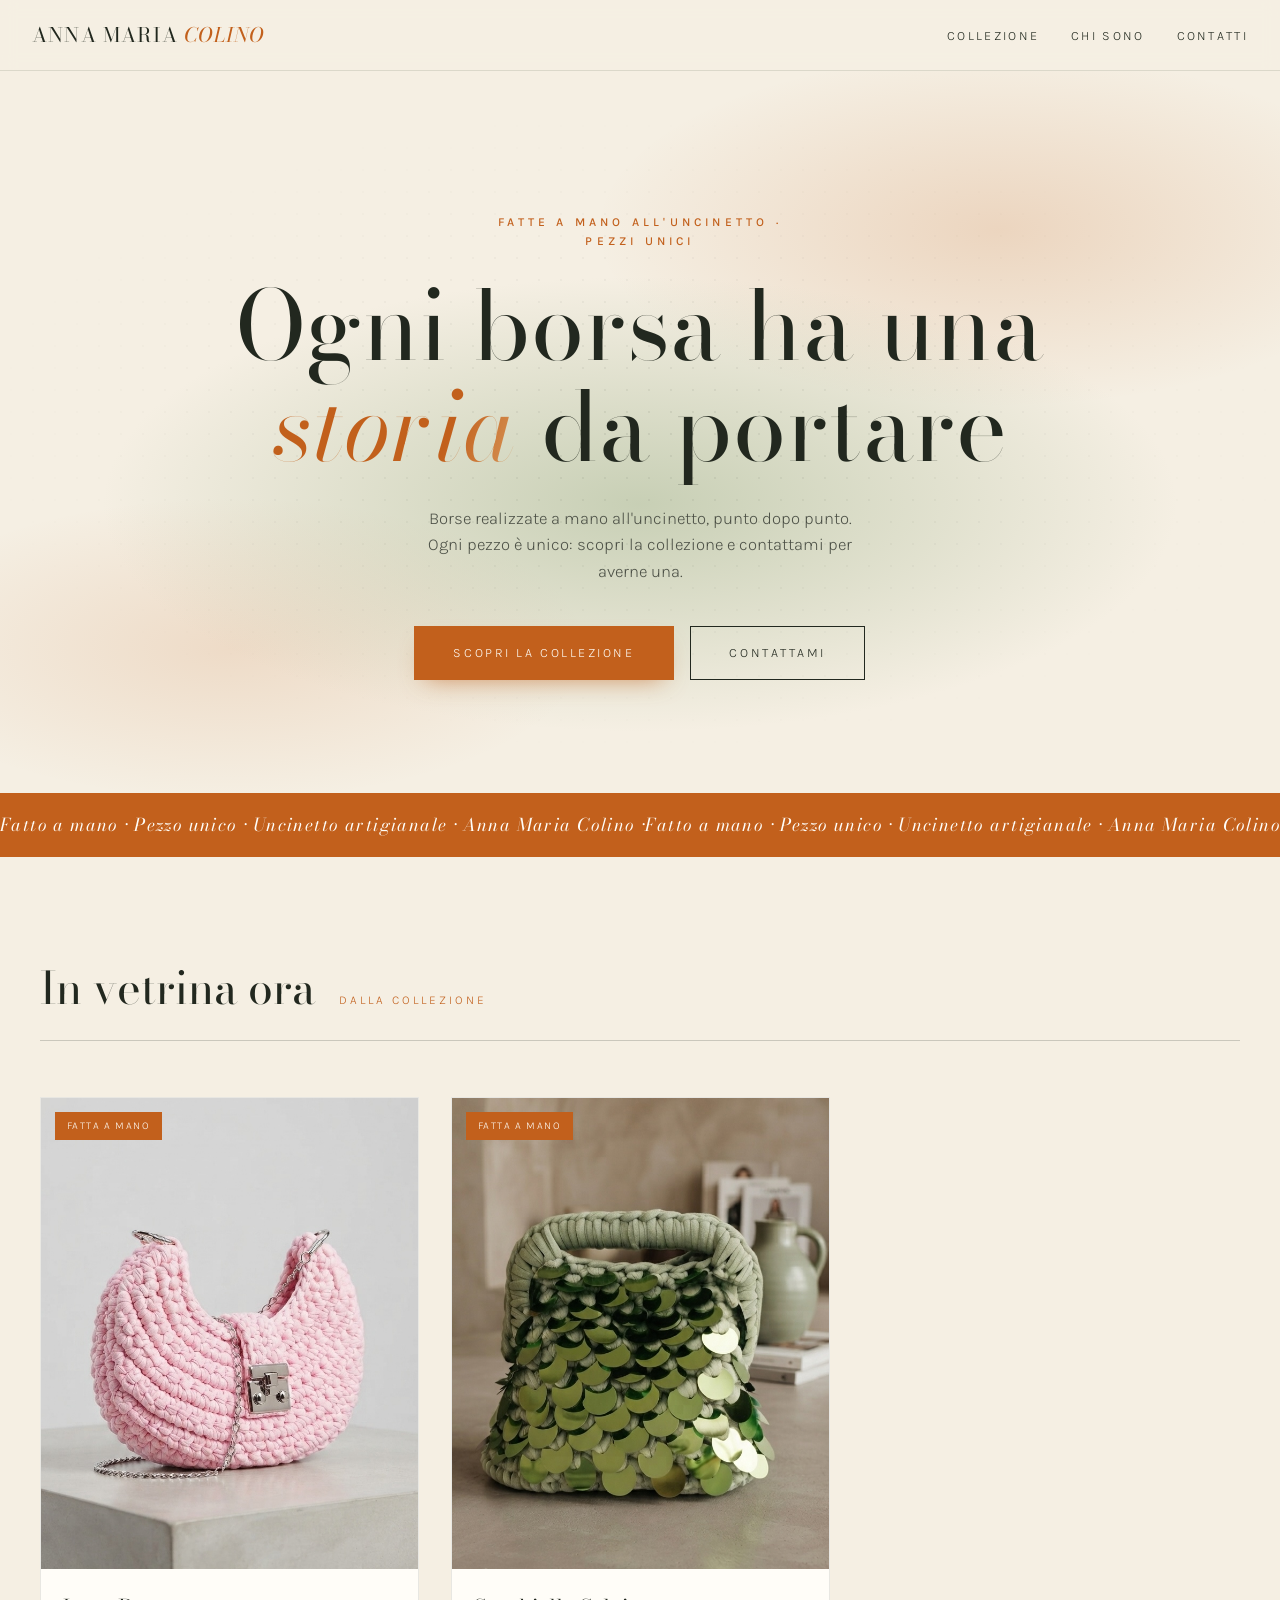
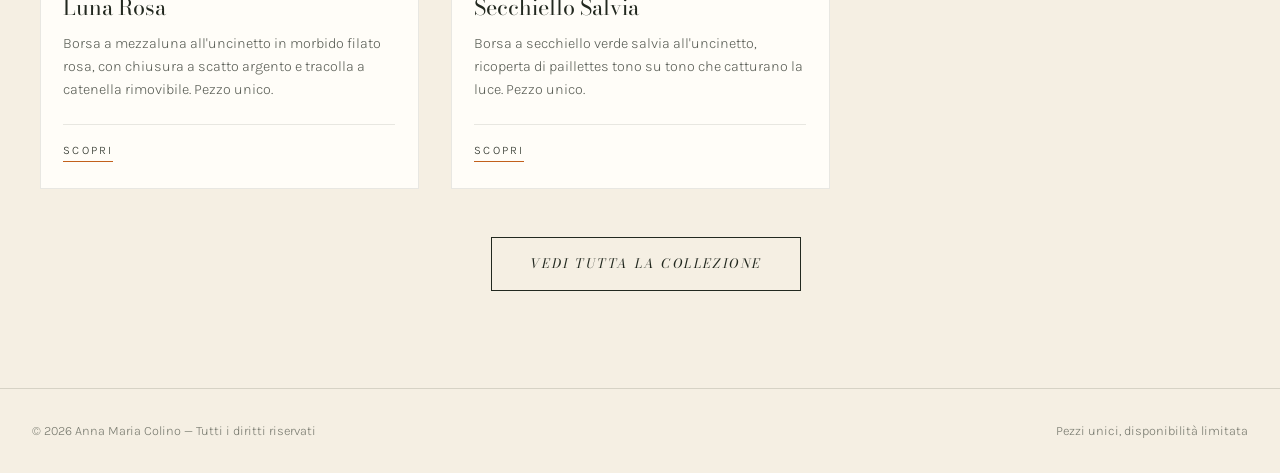
==== commit e443da7f: "Pagina prodotto con foto grande + miniatura scambiabile; home 2 borse con flip - Pagina prodotto: fo" ====
--- a/index.html
+++ b/index.html
@@ -8,7 +8,7 @@
 <link rel="preconnect" href="https://fonts.googleapis.com">
 <link rel="preconnect" href="https://fonts.gstatic.com" crossorigin>
 <link href="https://fonts.googleapis.com/css2?family=Bodoni+Moda:ital,opsz,wght@0,6..96,400;0,6..96,600;1,6..96,400&family=Karla:wght@300;400;500;600&display=swap" rel="stylesheet">
-<link rel="stylesheet" href="style.css?v=8">
+<link rel="stylesheet" href="style.css?v=9">
 <noscript><style>.reveal{opacity:1!important;transform:none!important;}</style></noscript>
 </head>
 <body>
@@ -52,11 +52,10 @@
 
   <div class="grid">
     <article class="card reveal">
-      <div class="card-img card-img--photo">
+      <div class="card-img card-img--photo card-img--flip">
         <span class="badge">Fatta a mano</span>
         <img class="ph-main" src="foto-rosa-1.jpg" alt="Luna Rosa — borsa a mezzaluna all'uncinetto rosa" loading="lazy">
         <img class="ph-alt" src="foto-rosa-2.jpg" alt="" aria-hidden="true" loading="lazy">
-        <span class="dots" aria-hidden="true"><span class="dot-btn is-active"></span><span class="dot-btn"></span></span>
       </div>
       <div class="card-body">
         <h3>Luna Rosa</h3>
@@ -67,26 +66,10 @@
       </div>
     </article>
     <article class="card reveal">
-      <div class="card-img card-img--photo">
-        <span class="badge">Fatta a mano</span>
-        <img class="ph-main" src="foto-lilla-1.jpg" alt="Baguette Lilla — borsa all'uncinetto lilla con perle" loading="lazy">
-        <img class="ph-alt" src="foto-lilla-2.jpg" alt="" aria-hidden="true" loading="lazy">
-        <span class="dots" aria-hidden="true"><span class="dot-btn is-active"></span><span class="dot-btn"></span></span>
-      </div>
-      <div class="card-body">
-        <h3>Baguette Lilla</h3>
-        <p class="desc">Borsa a mano all'uncinetto in filato lilla, con perle applicate sul davanti e tracolla intrecciata rimovibile. Pezzo unico.</p>
-        <div class="card-foot">
-          <a href="prodotto-baguette-lilla.html">Scopri</a>
-        </div>
-      </div>
-    </article>
-    <article class="card reveal">
-      <div class="card-img card-img--photo">
+      <div class="card-img card-img--photo card-img--flip">
         <span class="badge">Fatta a mano</span>
         <img class="ph-main" src="foto-verde-1.jpg" alt="Secchiello Salvia — borsa all'uncinetto verde con paillettes" loading="lazy">
         <img class="ph-alt" src="foto-verde-2.jpg" alt="" aria-hidden="true" loading="lazy">
-        <span class="dots" aria-hidden="true"><span class="dot-btn is-active"></span><span class="dot-btn"></span></span>
       </div>
       <div class="card-body">
         <h3>Secchiello Salvia</h3>
@@ -106,6 +89,6 @@
   <span>Pezzi unici, disponibilità limitata</span>
 </footer>
 
-<script src="script.js?v=8"></script>
+<script src="script.js?v=9"></script>
 </body>
 </html>
--- a/style.css
+++ b/style.css
@@ -359,10 +359,24 @@
 .product-inner{
   display:grid; grid-template-columns:1.05fr 1fr; gap:3rem; align-items:start;
 }
-.product-gallery{display:flex; flex-direction:column; gap:1rem;}
-.product-gallery img{
-  width:100%; display:block;
+.product-gallery{display:flex; flex-direction:column; align-items:flex-start; gap:1rem;}
+.pg-main{
+  max-width:100%; width:auto; height:auto; max-height:80vh; display:block;
   border:1px solid color-mix(in srgb, var(--ink) 10%, transparent);
+}
+.pg-switch{display:flex; align-items:center; gap:.85rem;}
+.pg-thumb{
+  padding:0; margin:0; cursor:pointer; background:none;
+  width:88px; height:88px; overflow:hidden; flex:none;
+  border:2px solid color-mix(in srgb, var(--ink) 18%, transparent);
+  transition:border-color .2s ease;
+  -webkit-tap-highlight-color:transparent;
+}
+.pg-thumb img{width:100%; height:100%; object-fit:cover; display:block;}
+.pg-thumb:hover{border-color:var(--cognac);}
+.pg-hint{
+  font-size:.72rem; text-transform:uppercase; letter-spacing:.15em;
+  color:color-mix(in srgb, var(--ink) 55%, var(--paper));
 }
 .product-info{position:sticky; top:110px;}
 .product-info h1{font-size:clamp(2rem, 5vw, 3.2rem); max-width:none; margin:.6rem 0 .4rem;}
@@ -607,6 +621,15 @@
   /* !important: il tap su mobile attiva anche :hover, che altrimenti vince e tiene la foto nascosta */
   .card-img--photo .ph-alt{transition:opacity .5s ease;}
   .card-img--photo.show-alt .ph-alt{opacity:1!important;}
+  /* Etichetta "Tocca per girare" solo sulle card della home (flip) */
+  .card-img--flip::before{
+    content:"Tocca per girare";
+    position:absolute; bottom:.7rem; right:.7rem; z-index:3;
+    font-size:.6rem; text-transform:uppercase; letter-spacing:.15em;
+    background:color-mix(in srgb, var(--ink) 65%, transparent);
+    color:var(--white); padding:.3rem .6rem; border-radius:2px;
+  }
+  .card-img--flip.show-alt::before{content:"Tocca per tornare";}
   .btn:hover{background:var(--ink); color:var(--white);}
   .btn--ghost:hover{background:transparent; color:var(--ink);}
 }
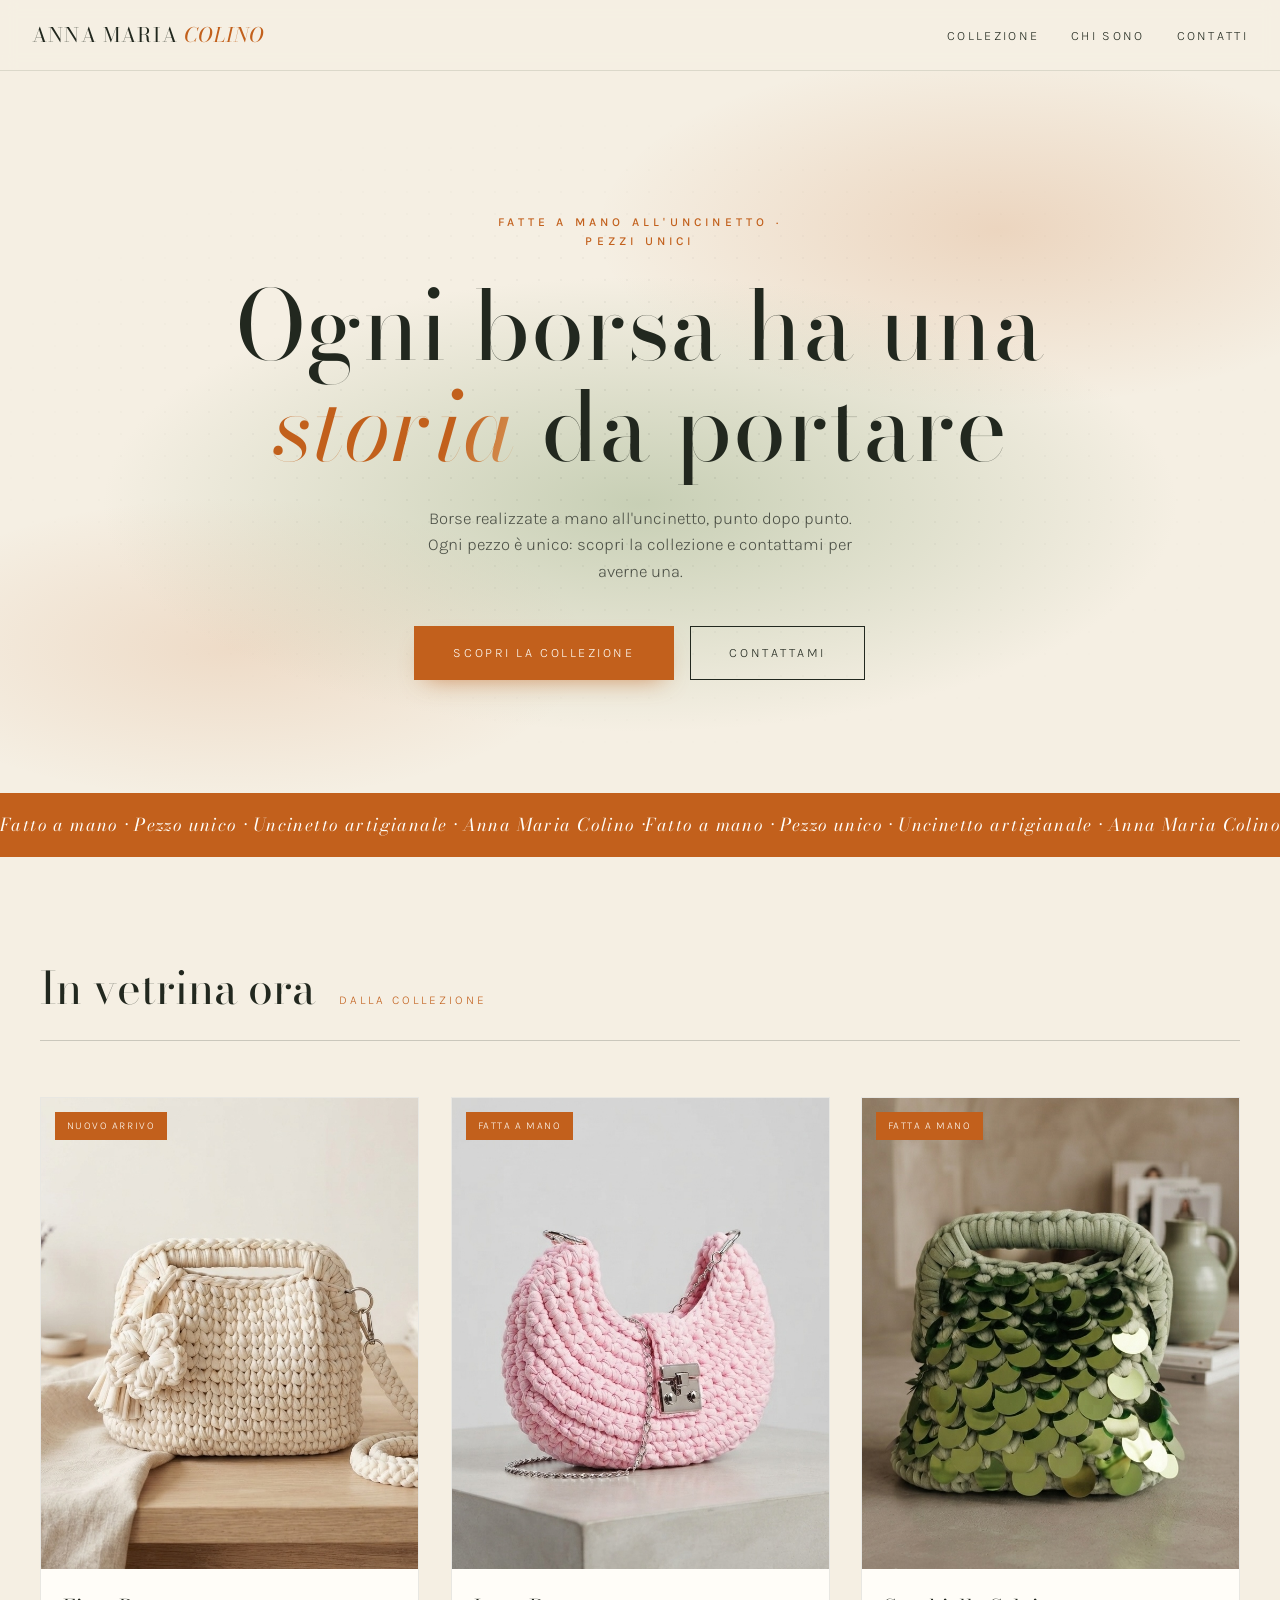
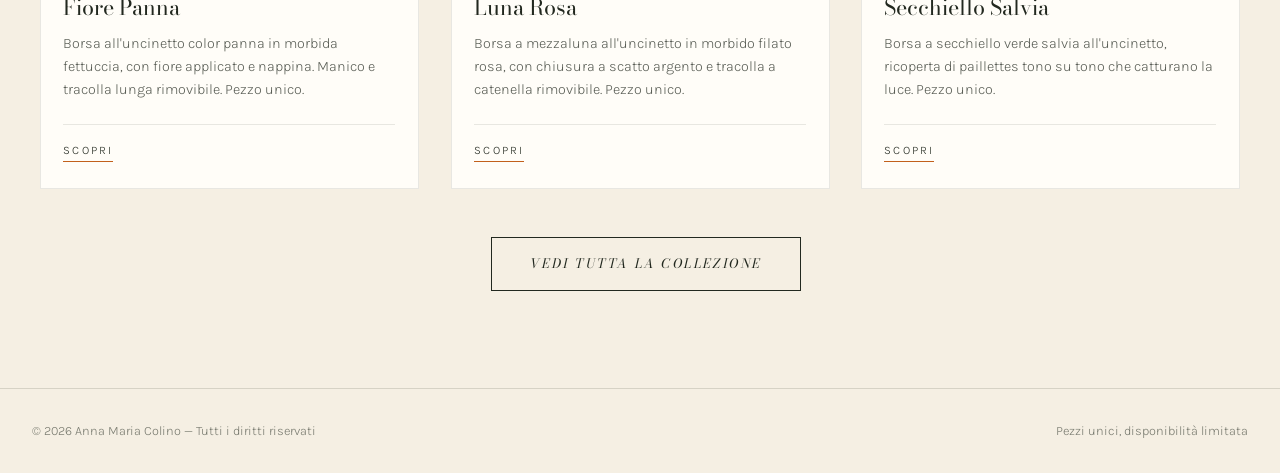
==== commit c0ee8733: "Aggiunta borsa 'Fiore Panna' come nuovo arrivo (home + collezione + pagina prodotto) Nuova borsa pan" ====
--- a/index.html
+++ b/index.html
@@ -8,7 +8,7 @@
 <link rel="preconnect" href="https://fonts.googleapis.com">
 <link rel="preconnect" href="https://fonts.gstatic.com" crossorigin>
 <link href="https://fonts.googleapis.com/css2?family=Bodoni+Moda:ital,opsz,wght@0,6..96,400;0,6..96,600;1,6..96,400&family=Karla:wght@300;400;500;600&display=swap" rel="stylesheet">
-<link rel="stylesheet" href="style.css?v=9">
+<link rel="stylesheet" href="style.css?v=11">
 <noscript><style>.reveal{opacity:1!important;transform:none!important;}</style></noscript>
 </head>
 <body>
@@ -53,6 +53,20 @@
   <div class="grid">
     <article class="card reveal">
       <div class="card-img card-img--photo card-img--flip">
+        <span class="badge">Nuovo arrivo</span>
+        <img class="ph-main" src="foto-panna-1.jpg" alt="Fiore Panna — borsa all'uncinetto color panna con fiore applicato" loading="lazy">
+        <img class="ph-alt" src="foto-panna-2.jpg" alt="" aria-hidden="true" loading="lazy">
+      </div>
+      <div class="card-body">
+        <h3>Fiore Panna</h3>
+        <p class="desc">Borsa all'uncinetto color panna in morbida fettuccia, con fiore applicato e nappina. Manico e tracolla lunga rimovibile. Pezzo unico.</p>
+        <div class="card-foot">
+          <a href="prodotto-fiore-panna.html">Scopri</a>
+        </div>
+      </div>
+    </article>
+    <article class="card reveal">
+      <div class="card-img card-img--photo card-img--flip">
         <span class="badge">Fatta a mano</span>
         <img class="ph-main" src="foto-rosa-1.jpg" alt="Luna Rosa — borsa a mezzaluna all'uncinetto rosa" loading="lazy">
         <img class="ph-alt" src="foto-rosa-2.jpg" alt="" aria-hidden="true" loading="lazy">
@@ -89,6 +103,6 @@
   <span>Pezzi unici, disponibilità limitata</span>
 </footer>
 
-<script src="script.js?v=9"></script>
+<script src="script.js?v=11"></script>
 </body>
 </html>
--- a/style.css
+++ b/style.css
@@ -354,6 +354,24 @@
 }
 .dot-btn.is-active{background:var(--white); transform:scale(1.3);}
 
+/* Carosello nativo scroll-snap (fluido, gestito dal browser) */
+.card-img--carousel .carousel{
+  position:absolute; inset:0;
+  display:flex;
+  overflow-x:auto; overflow-y:hidden;
+  scroll-snap-type:x mandatory;
+  scroll-behavior:smooth;
+  scrollbar-width:none;
+  -webkit-overflow-scrolling:touch;
+  overscroll-behavior-x:contain;
+}
+.card-img--carousel .carousel::-webkit-scrollbar{display:none;}
+.card-img--carousel .carousel img{
+  flex:0 0 100%; width:100%; height:100%;
+  object-fit:cover; display:block;
+  scroll-snap-align:center;
+}
+
 /* ---------- PAGINA PRODOTTO ---------- */
 .product{max-width:1100px; margin:0 auto; padding:1rem 1.5rem 5rem;}
 .product-inner{
@@ -361,7 +379,8 @@
 }
 .product-gallery{display:flex; flex-direction:column; align-items:flex-start; gap:1rem;}
 .pg-main{
-  max-width:100%; width:auto; height:auto; max-height:80vh; display:block;
+  width:100%; display:block;
+  aspect-ratio:4/5; object-fit:cover; object-position:center;
   border:1px solid color-mix(in srgb, var(--ink) 10%, transparent);
 }
 .pg-switch{display:flex; align-items:center; gap:.85rem;}
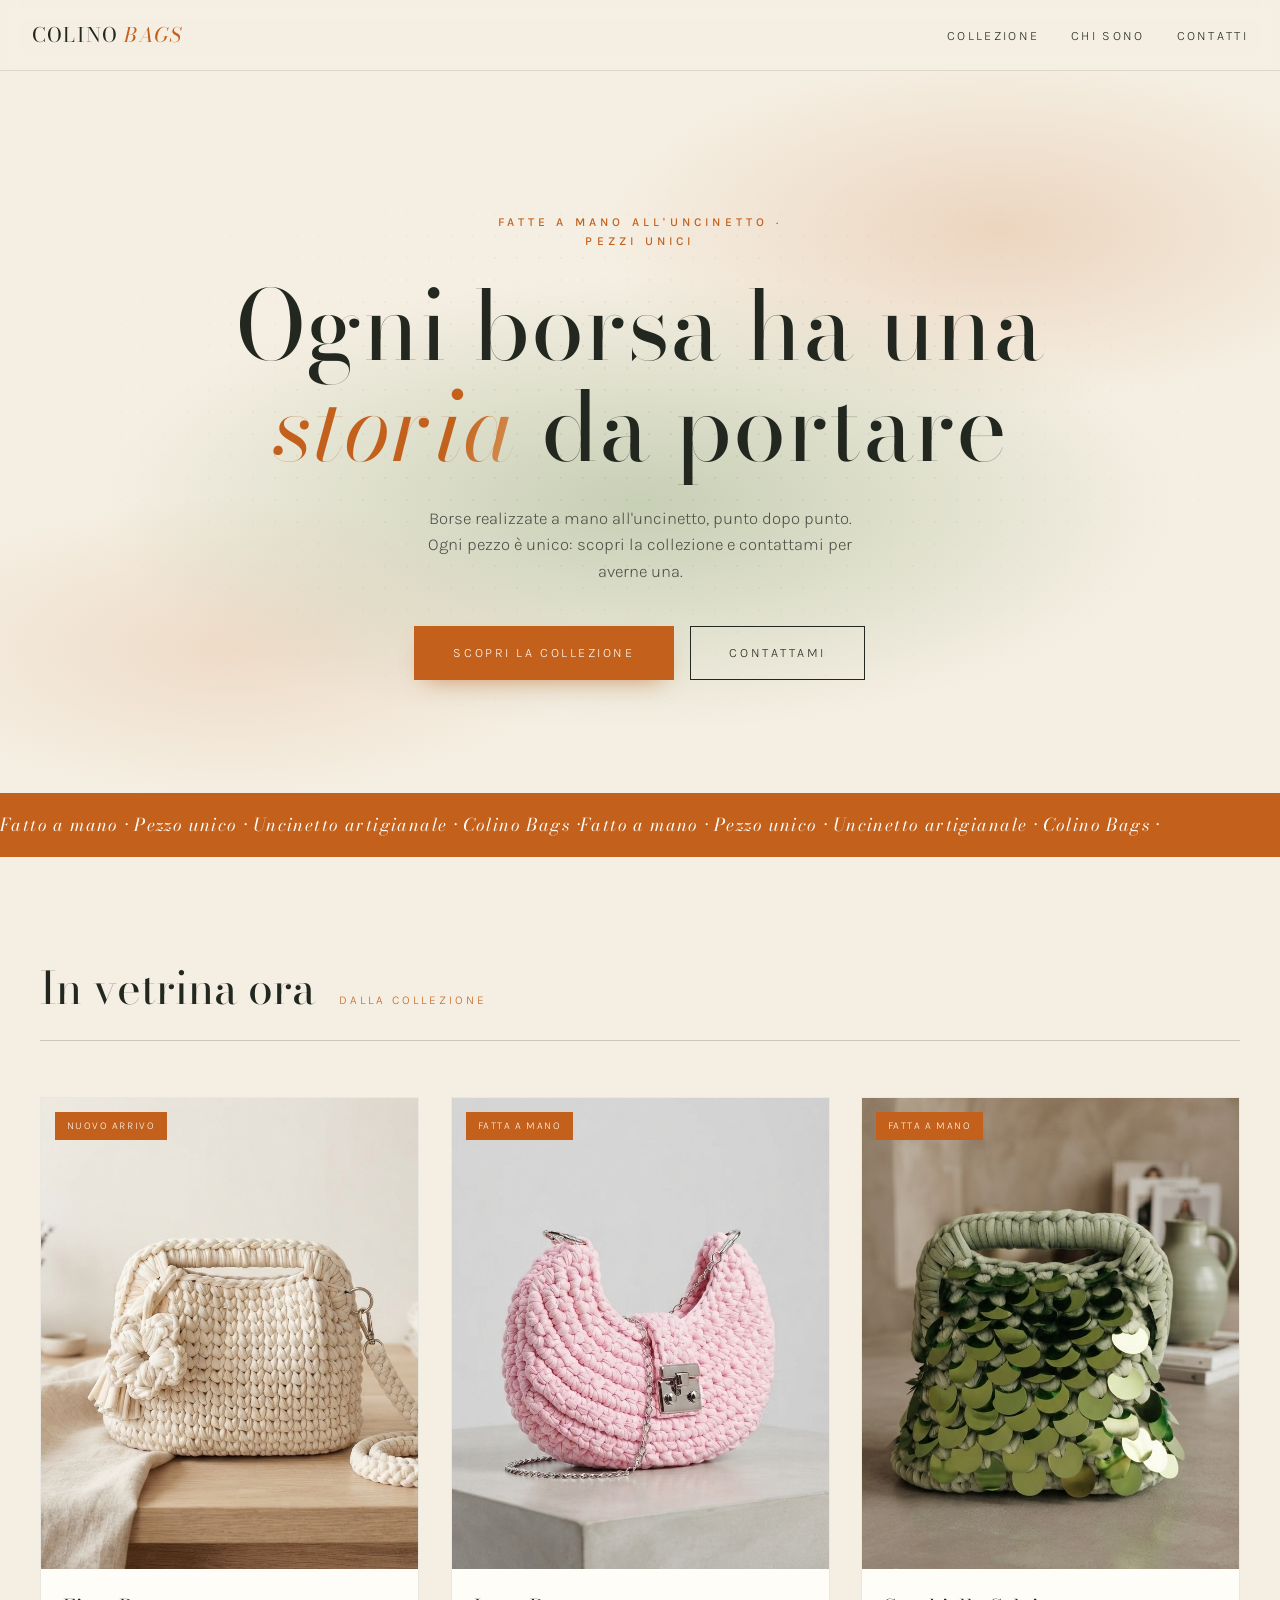
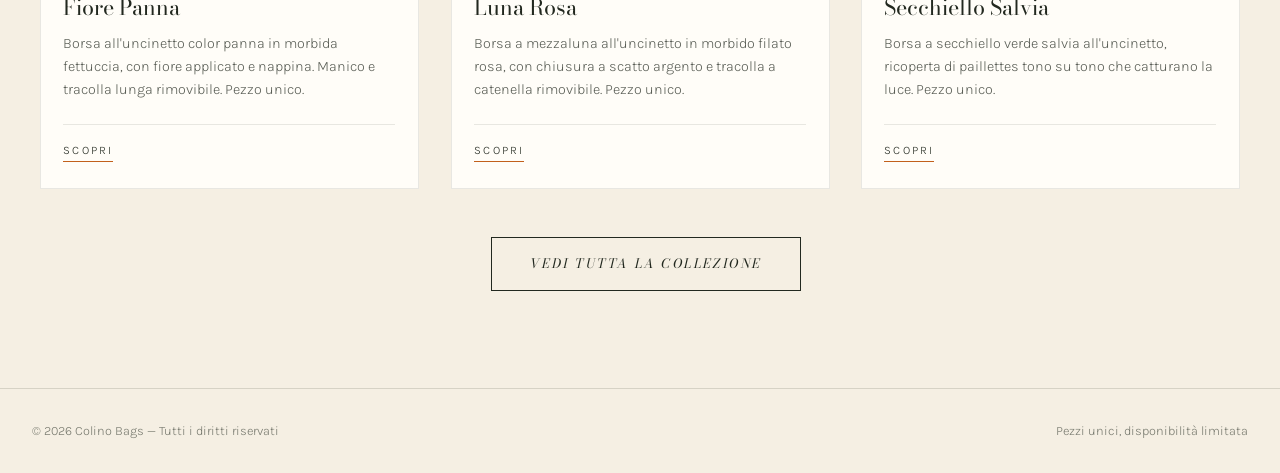
==== commit 3faad35f: "Rinomina il sito da 'Anna Maria Colino' a 'Colino Bags' (logo, titoli, footer, meta, marquee) Co-Aut" ====
--- a/index.html
+++ b/index.html
@@ -3,8 +3,8 @@
 <head>
 <meta charset="UTF-8">
 <meta name="viewport" content="width=device-width, initial-scale=1.0, viewport-fit=cover">
-<title>Anna Maria Colino — Borse fatte a mano all'uncinetto</title>
-<meta name="description" content="Borse fatte a mano all'uncinetto da Anna Maria Colino, pezzi unici. Scopri la collezione e contattami.">
+<title>Colino Bags — Borse fatte a mano all'uncinetto</title>
+<meta name="description" content="Borse fatte a mano all'uncinetto da Colino Bags, pezzi unici. Scopri la collezione e contattami.">
 <link rel="preconnect" href="https://fonts.googleapis.com">
 <link rel="preconnect" href="https://fonts.gstatic.com" crossorigin>
 <link href="https://fonts.googleapis.com/css2?family=Bodoni+Moda:ital,opsz,wght@0,6..96,400;0,6..96,600;1,6..96,400&family=Karla:wght@300;400;500;600&display=swap" rel="stylesheet">
@@ -16,7 +16,7 @@
 <div class="scroll-progress" aria-hidden="true"></div>
 
 <nav>
-  <a class="logo" href="index.html">Anna Maria <em>Colino</em></a>
+  <a class="logo" href="index.html">Colino <em>Bags</em></a>
   <ul>
     <li><a href="collezione.html">Collezione</a></li>
     <li><a href="chi-sono.html">Chi sono</a></li>
@@ -39,7 +39,7 @@
 <!-- nastro scorrevole -->
 <div class="marquee" aria-hidden="true">
   <div class="marquee-track">
-    <span>Fatto a mano · Pezzo unico · Uncinetto artigianale · Anna Maria Colino · </span><span>Fatto a mano · Pezzo unico · Uncinetto artigianale · Anna Maria Colino · </span>
+    <span>Fatto a mano · Pezzo unico · Uncinetto artigianale · Colino Bags · </span><span>Fatto a mano · Pezzo unico · Uncinetto artigianale · Colino Bags · </span>
   </div>
 </div>
 
@@ -99,7 +99,7 @@
 </section>
 
 <footer>
-  <span>© 2026 Anna Maria Colino — Tutti i diritti riservati</span>
+  <span>© 2026 Colino Bags — Tutti i diritti riservati</span>
   <span>Pezzi unici, disponibilità limitata</span>
 </footer>
 
